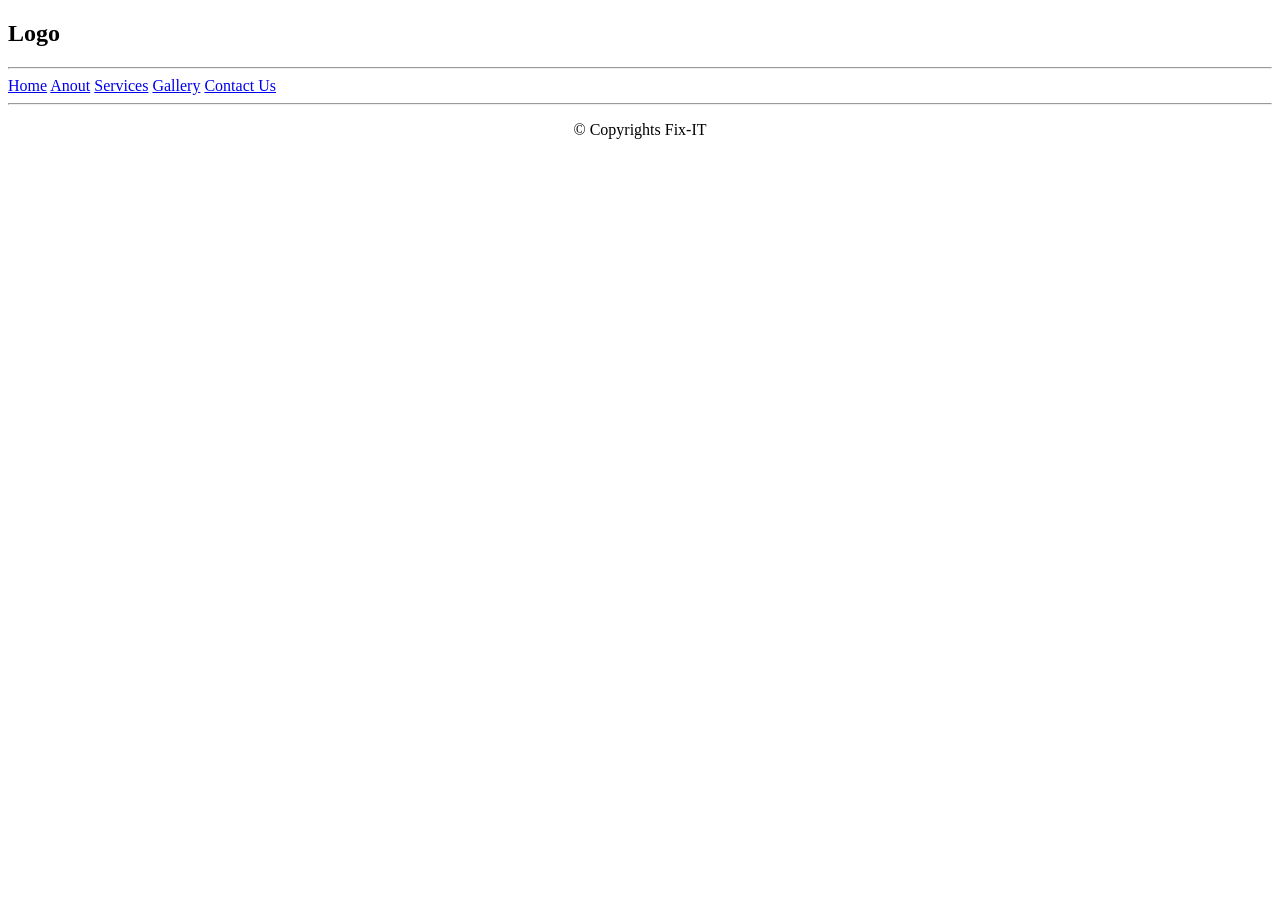
==== About.html @ e7405445 "First  commit" ====
<!DOCTYPE html>
<html lang="en">
<head>
    <meta charset="UTF-8">
    <meta name="viewport" content="width=device-width, initial-scale=1.0">
    <title>About</title>
</head>
<body>
    <Header>
        <nav>
            <h2>Logo</h2>
            <hr>
            <a href="Index.html">Home</a>
            <a href="About.html">Anout</a>
            <a href="services.html">Services</a>
            <a href="Gallery.html">Gallery</a>
            <a href="Contact.html">Contact Us</a>
        </nav>
    </Header>
    <main>
        
    </main>

    <!--Footer-->
    <footer style="text-align: center;">
        <hr>
        <p>&copy; Copyrights Fix-IT</p>

    </footer>
</body>
</html>
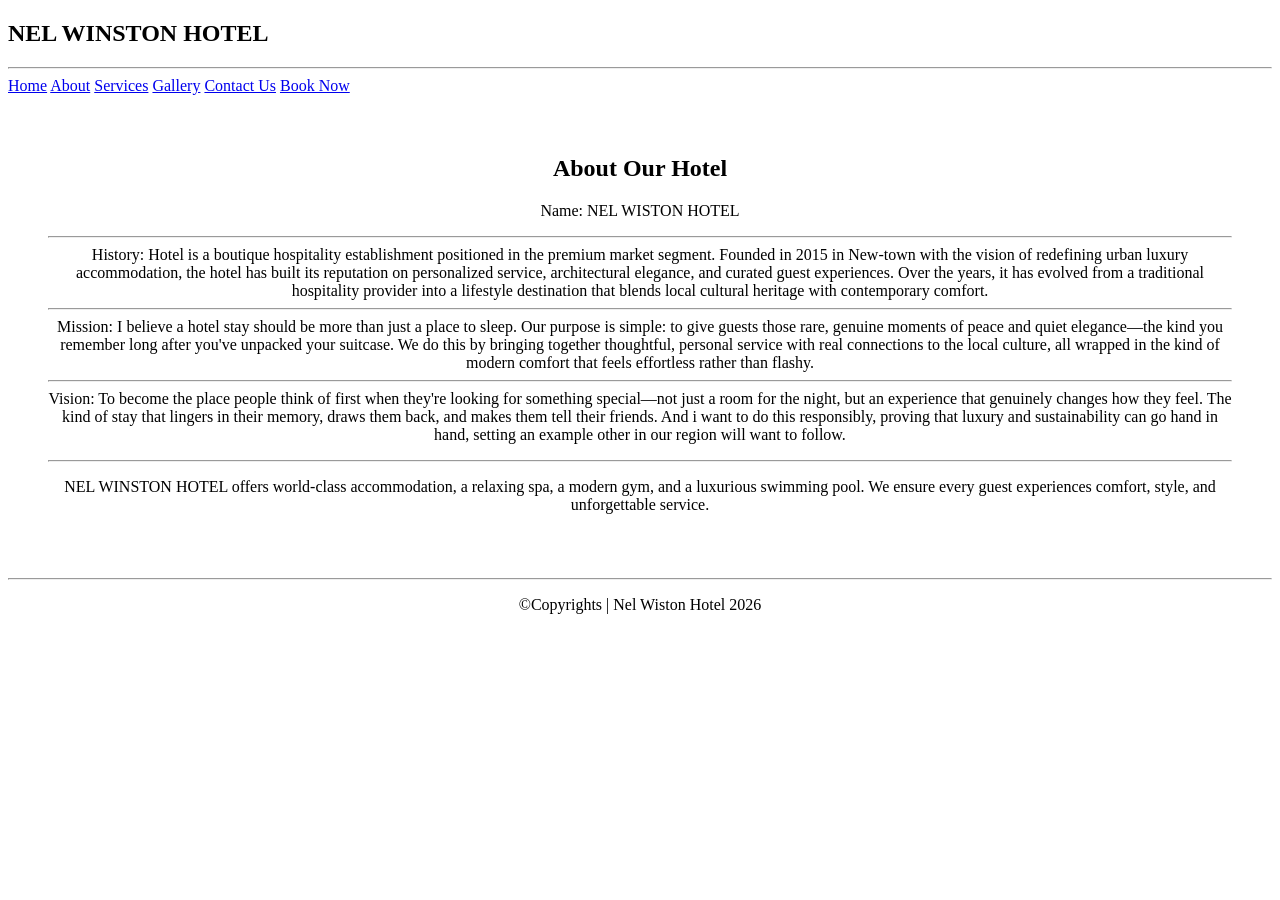
==== commit 56f4065b: "done with part 1" ====
--- a/About.html
+++ b/About.html
@@ -8,23 +8,33 @@
 <body>
     <Header>
         <nav>
-            <h2>Logo</h2>
+            <h2>NEL WINSTON HOTEL</h2>
             <hr>
             <a href="Index.html">Home</a>
-            <a href="About.html">Anout</a>
+            <a href="About.html">About</a>
             <a href="services.html">Services</a>
             <a href="Gallery.html">Gallery</a>
             <a href="Contact.html">Contact Us</a>
+            <a href="Booknow.html">Book Now</a>
         </nav>
     </Header>
     <main>
+        <!-- About -->
+    <section style="padding:40px; text-align:center;">
+        <h2>About Our Hotel</h2>
+        <p>Name: NEL WISTON HOTEL <hr>
+History: Hotel is a boutique hospitality establishment positioned in the premium market segment. Founded in 2015 in New-town with the vision of redefining urban luxury accommodation, the hotel has built its reputation on personalized service, architectural elegance, and curated guest experiences. Over the years, it has evolved from a traditional hospitality provider into a lifestyle destination that blends local cultural heritage with contemporary comfort. <hr>
+Mission: I believe a hotel stay should be more than just a place to sleep. Our purpose is simple: to give guests those rare, genuine moments of peace and quiet elegance—the kind you remember long after you've unpacked your suitcase. We do this by bringing together thoughtful, personal service with real connections to the local culture, all wrapped in the kind of modern comfort that feels effortless rather than flashy. <hr>
+Vision: To become the place people think of first when they're looking for something special—not just a room for the night, but an experience that genuinely changes how they feel. The kind of stay that lingers in their memory, draws them back, and makes them tell their friends. And i want to do this responsibly, proving that luxury and sustainability can go hand in hand, setting an example other in our region will want to follow.</p> <hr>
+        <p>NEL WINSTON HOTEL offers world-class accommodation, a relaxing spa, a modern gym, and a luxurious swimming pool. We ensure every guest experiences comfort, style, and unforgettable service.</p>
+    </section>
         
     </main>
 
     <!--Footer-->
     <footer style="text-align: center;">
         <hr>
-        <p>&copy; Copyrights Fix-IT</p>
+        <p>&copy;Copyrights | Nel Wiston Hotel 2026</p>
 
     </footer>
 </body>
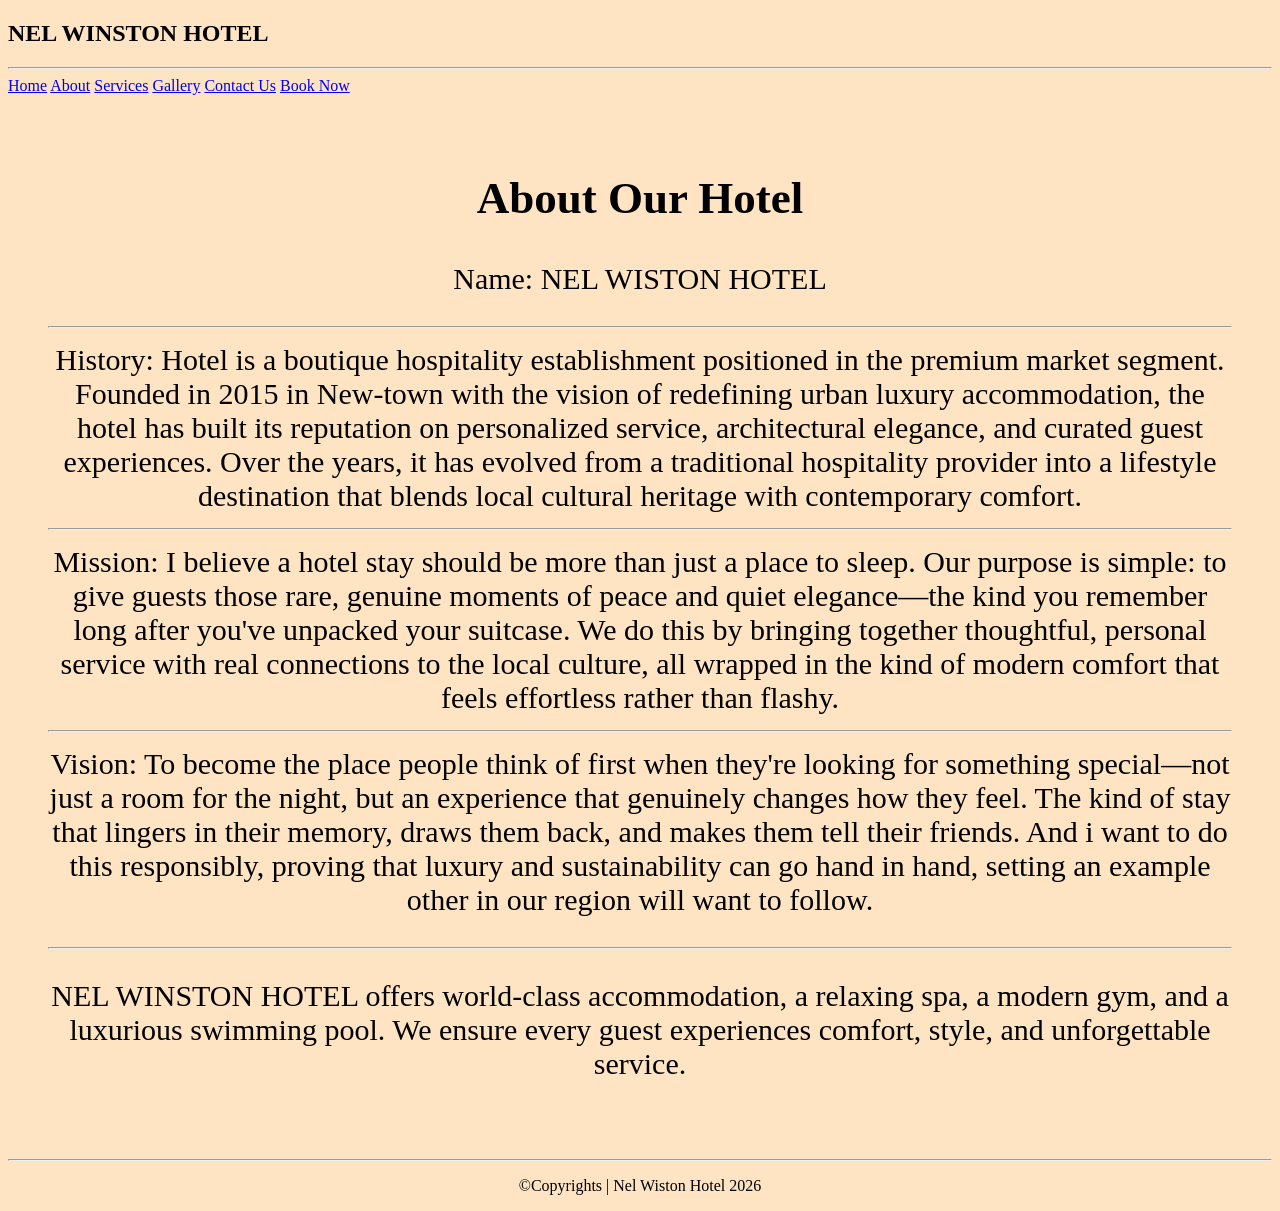
==== commit 1b83d54b: "part 1 completed" ====
--- a/About.html
+++ b/About.html
@@ -5,12 +5,12 @@
     <meta name="viewport" content="width=device-width, initial-scale=1.0">
     <title>About</title>
 </head>
-<body>
+<body style="background-color: bisque;></body">
     <Header>
         <nav>
             <h2>NEL WINSTON HOTEL</h2>
             <hr>
-            <a href="Index.html">Home</a>
+            <a href="index.html">Home</a>
             <a href="About.html">About</a>
             <a href="services.html">Services</a>
             <a href="Gallery.html">Gallery</a>
@@ -20,7 +20,7 @@
     </Header>
     <main>
         <!-- About -->
-    <section style="padding:40px; text-align:center;">
+    <section style="padding:40px; text-align:center;font-size: 30px;">
         <h2>About Our Hotel</h2>
         <p>Name: NEL WISTON HOTEL <hr>
 History: Hotel is a boutique hospitality establishment positioned in the premium market segment. Founded in 2015 in New-town with the vision of redefining urban luxury accommodation, the hotel has built its reputation on personalized service, architectural elegance, and curated guest experiences. Over the years, it has evolved from a traditional hospitality provider into a lifestyle destination that blends local cultural heritage with contemporary comfort. <hr>
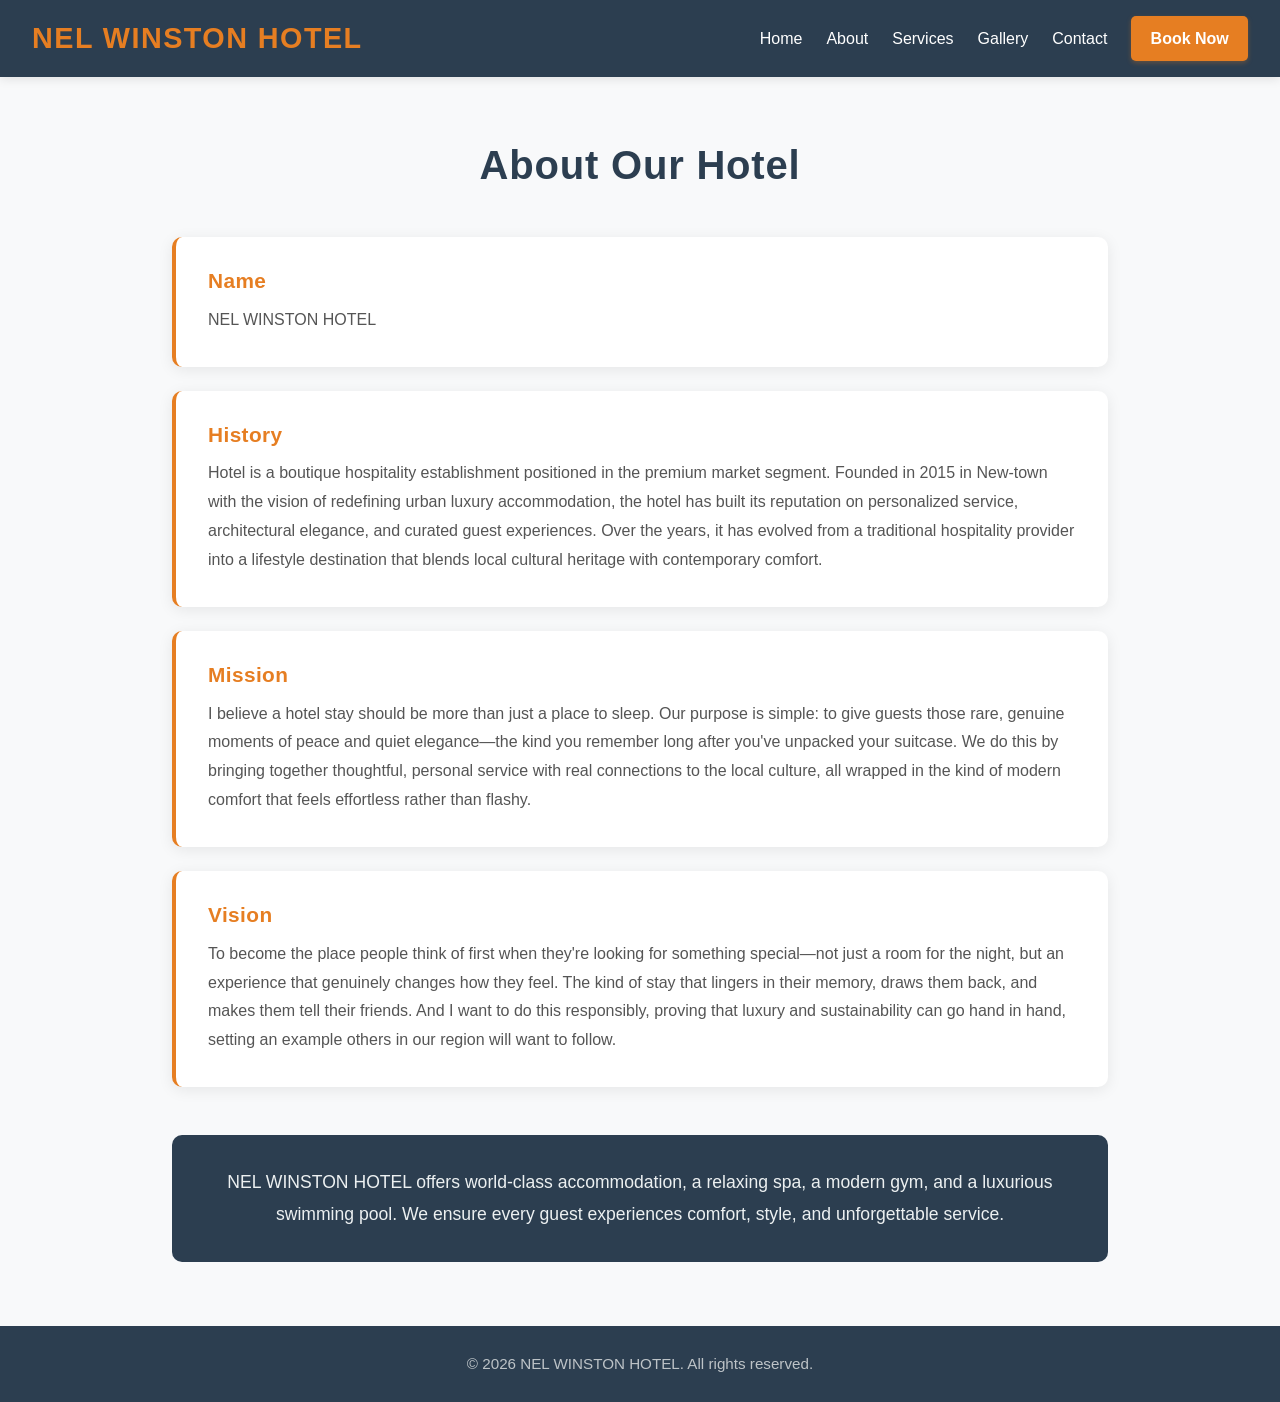
==== commit 3b6c9044: "first commit" ====
--- a/About.html
+++ b/About.html
@@ -3,40 +3,63 @@
 <head>
     <meta charset="UTF-8">
     <meta name="viewport" content="width=device-width, initial-scale=1.0">
-    <title>About</title>
+    <meta name="description" content="About NEL WINSTON HOTEL - Our history, mission, and vision.">
+    <title>About Us | NEL WINSTON HOTEL</title>
+    <!-- External CSS Stylesheet - Part 2 Requirement -->
+    <link rel="stylesheet" href="CSS/style.css">
 </head>
-<body style="background-color: bisque;></body">
-    <Header>
+<body>
+
+    <!-- Header -->
+    <header>
+        <h1>NEL WINSTON HOTEL</h1>
         <nav>
-            <h2>NEL WINSTON HOTEL</h2>
-            <hr>
             <a href="index.html">Home</a>
-            <a href="About.html">About</a>
+            <a href="about.html">About</a>
             <a href="services.html">Services</a>
-            <a href="Gallery.html">Gallery</a>
-            <a href="Contact.html">Contact Us</a>
-            <a href="Booknow.html">Book Now</a>
+            <a href="gallery.html">Gallery</a>
+            <a href="contact.html">Contact</a>
+            <a href="booknow.html" class="book-now-btn">Book Now</a>
         </nav>
-    </Header>
+    </header>
+
     <main>
-        <!-- About -->
-    <section style="padding:40px; text-align:center;font-size: 30px;">
-        <h2>About Our Hotel</h2>
-        <p>Name: NEL WISTON HOTEL <hr>
-History: Hotel is a boutique hospitality establishment positioned in the premium market segment. Founded in 2015 in New-town with the vision of redefining urban luxury accommodation, the hotel has built its reputation on personalized service, architectural elegance, and curated guest experiences. Over the years, it has evolved from a traditional hospitality provider into a lifestyle destination that blends local cultural heritage with contemporary comfort. <hr>
-Mission: I believe a hotel stay should be more than just a place to sleep. Our purpose is simple: to give guests those rare, genuine moments of peace and quiet elegance—the kind you remember long after you've unpacked your suitcase. We do this by bringing together thoughtful, personal service with real connections to the local culture, all wrapped in the kind of modern comfort that feels effortless rather than flashy. <hr>
-Vision: To become the place people think of first when they're looking for something special—not just a room for the night, but an experience that genuinely changes how they feel. The kind of stay that lingers in their memory, draws them back, and makes them tell their friends. And i want to do this responsibly, proving that luxury and sustainability can go hand in hand, setting an example other in our region will want to follow.</p> <hr>
-        <p>NEL WINSTON HOTEL offers world-class accommodation, a relaxing spa, a modern gym, and a luxurious swimming pool. We ensure every guest experiences comfort, style, and unforgettable service.</p>
-    </section>
-        
+        <!-- About Section -->
+        <section class="about-page">
+            <h2>About Our Hotel</h2>
+
+            <div class="about-content">
+                <div class="about-block">
+                    <h3>Name</h3>
+                    <p>NEL WINSTON HOTEL</p>
+                </div>
+
+                <div class="about-block">
+                    <h3>History</h3>
+                    <p>Hotel is a boutique hospitality establishment positioned in the premium market segment. Founded in 2015 in New-town with the vision of redefining urban luxury accommodation, the hotel has built its reputation on personalized service, architectural elegance, and curated guest experiences. Over the years, it has evolved from a traditional hospitality provider into a lifestyle destination that blends local cultural heritage with contemporary comfort.</p>
+                </div>
+
+                <div class="about-block">
+                    <h3>Mission</h3>
+                    <p>I believe a hotel stay should be more than just a place to sleep. Our purpose is simple: to give guests those rare, genuine moments of peace and quiet elegance—the kind you remember long after you've unpacked your suitcase. We do this by bringing together thoughtful, personal service with real connections to the local culture, all wrapped in the kind of modern comfort that feels effortless rather than flashy.</p>
+                </div>
+
+                <div class="about-block">
+                    <h3>Vision</h3>
+                    <p>To become the place people think of first when they're looking for something special—not just a room for the night, but an experience that genuinely changes how they feel. The kind of stay that lingers in their memory, draws them back, and makes them tell their friends. And I want to do this responsibly, proving that luxury and sustainability can go hand in hand, setting an example others in our region will want to follow.</p>
+                </div>
+            </div>
+
+            <div class="about-summary">
+                <p>NEL WINSTON HOTEL offers world-class accommodation, a relaxing spa, a modern gym, and a luxurious swimming pool. We ensure every guest experiences comfort, style, and unforgettable service.</p>
+            </div>
+        </section>
     </main>
 
-    <!--Footer-->
-    <footer style="text-align: center;">
-        <hr>
-        <p>&copy;Copyrights | Nel Wiston Hotel 2026</p>
+    <!-- Footer -->
+    <footer>
+        <p>&copy; 2026 NEL WINSTON HOTEL. All rights reserved.</p>
+    </footer>
 
-    </footer>
 </body>
-</html>
-        +</html>
--- a/CSS/style.css
+++ b/CSS/style.css
@@ -0,0 +1,864 @@
+/* ============================================
+   NEL WINSTON HOTEL - External Stylesheet
+   Part 2: CSS Styling and Responsive Design
+   ============================================ */
+
+/* 2.2 CSS Reset & Base Styles */
+*,
+*::before,
+*::after {
+    margin: 0;
+    padding: 0;
+    box-sizing: border-box;
+}
+
+html {
+    font-size: 16px;
+    scroll-behavior: smooth;
+}
+
+body {
+    font-family: 'Segoe UI', Tahoma, Geneva, Verdana, sans-serif;
+    line-height: 1.6;
+    color: #333;
+    background-color: #f8f9fa;
+}
+
+/* 2.3 Typography Styles */
+h1, h2, h3, h4, h5, h6 {
+    font-weight: 700;
+    line-height: 1.2;
+    letter-spacing: 0.02em;
+    margin-bottom: 1rem;
+}
+
+h1 {
+    font-size: 2.5rem;
+}
+
+h2 {
+    font-size: 2rem;
+    color: #2c3e50;
+}
+
+h3 {
+    font-size: 1.5rem;
+    color: #34495e;
+}
+
+p {
+    font-size: 1rem;
+    line-height: 1.8;
+    margin-bottom: 1rem;
+}
+
+a {
+    text-decoration: none;
+    color: inherit;
+    transition: color 0.3s ease;
+}
+
+/* 2.4 Layout Structure - Header */
+header {
+    background-color: #2c3e50;
+    color: white;
+    padding: 1rem 2rem;
+    display: flex;
+    justify-content: space-between;
+    align-items: center;
+    position: sticky;
+    top: 0;
+    z-index: 1000;
+    box-shadow: 0 2px 10px rgba(0, 0, 0, 0.1);
+}
+
+header h1 {
+    font-size: 1.8rem;
+    margin: 0;
+    color: #e67e22;
+    letter-spacing: 0.05em;
+}
+
+/* Navigation */
+nav {
+    display: flex;
+    align-items: center;
+    gap: 1.5rem;
+}
+
+nav a {
+    color: white;
+    font-size: 1rem;
+    font-weight: 500;
+    padding: 0.5rem 0;
+    position: relative;
+    transition: color 0.3s ease;
+}
+
+/* 2.5 Visual Styles  */
+nav a::after {
+    content: '';
+    position: absolute;
+    bottom: 0;
+    left: 0;
+    width: 0;
+    height: 2px;
+    background-color: #e67e22;
+    transition: width 0.3s ease;
+}
+
+nav a:hover,
+nav a:focus {
+    color: #e67e22;
+    outline: none;
+}
+
+nav a:hover::after,
+nav a:focus::after {
+    width: 100%;
+}
+
+nav a:active {
+    color: #d35400;
+}
+
+/* Book Now Button */
+.book-now-btn {
+    background-color: #e67e22;
+    color: white;
+    padding: 0.6rem 1.2rem;
+    border-radius: 5px;
+    font-weight: 600;
+    transition: all 0.3s ease;
+    box-shadow: 0 2px 5px rgba(230, 126, 34, 0.3);
+}
+
+.book-now-btn:hover,
+.book-now-btn:focus {
+    background-color: #d35400;
+    transform: translateY(-2px);
+    box-shadow: 0 4px 12px rgba(230, 126, 34, 0.4);
+    outline: none;
+}
+
+.book-now-btn:active {
+    transform: translateY(0);
+    box-shadow: 0 2px 5px rgba(230, 126, 34, 0.3);
+}
+
+/* Hero Section */
+.hero {
+    background: linear-gradient(rgba(0, 0, 0, 0.5), rgba(0, 0, 0, 0.5)), 
+                url('https://images.unsplash.com/photo-1501117716987-c8e1ecb2102b?auto=format&fit=crop&w=1920&q=80') no-repeat center/cover;
+    height: 500px;
+    display: flex;
+    align-items: center;
+    justify-content: center;
+    color: white;
+    text-align: center;
+    position: relative;
+}
+
+.hero-content h2 {
+    font-size: 3rem;
+    margin-bottom: 1rem;
+    color: white;
+    text-shadow: 2px 2px 4px rgba(0, 0, 0, 0.5);
+}
+
+.hero-content p {
+    font-size: 1.25rem;
+    margin-bottom: 2rem;
+    max-width: 600px;
+    margin-left: auto;
+    margin-right: auto;
+}
+
+.hero-btn {
+    display: inline-block;
+    padding: 0.875rem 2rem;
+    background-color: #e67e22;
+    color: white;
+    font-size: 1.1rem;
+    font-weight: 600;
+    border-radius: 5px;
+    transition: all 0.3s ease;
+    box-shadow: 0 4px 15px rgba(230, 126, 34, 0.4);
+}
+
+.hero-btn:hover,
+.hero-btn:focus {
+    background-color: #d35400;
+    transform: translateY(-3px);
+    box-shadow: 0 6px 20px rgba(230, 126, 34, 0.5);
+    outline: none;
+}
+
+.hero-btn:active {
+    transform: translateY(-1px);
+}
+
+/* About Section */
+.about {
+    padding: 4rem 2rem;
+    text-align: center;
+    background-color: white;
+}
+
+.about h2 {
+    font-size: 2.2rem;
+    margin-bottom: 1.5rem;
+    color: #2c3e50;
+}
+
+.about p {
+    max-width: 800px;
+    margin: 0 auto;
+    color: #555;
+    font-size: 1.1rem;
+}
+
+/* Guest Preference Section */
+.guest-preference {
+    background-color: #f4f4f4;
+    padding: 4rem 2rem;
+    text-align: center;
+}
+
+.guest-preference h2 {
+    font-size: 2.2rem;
+    margin-bottom: 2rem;
+    color: #2c3e50;
+}
+
+.preference-container {
+    display: flex;
+    justify-content: center;
+    flex-wrap: wrap;
+    gap: 2rem;
+    max-width: 1200px;
+    margin: 0 auto;
+}
+
+.preference-card {
+    background-color: white;
+    padding: 2rem;
+    border-radius: 10px;
+    width: 280px;
+    box-shadow: 0 4px 15px rgba(0, 0, 0, 0.08);
+    transition: transform 0.3s ease, box-shadow 0.3s ease;
+}
+
+.preference-card:hover {
+    transform: translateY(-5px);
+    box-shadow: 0 8px 25px rgba(0, 0, 0, 0.12);
+}
+
+.preference-card h3 {
+    color: #e67e22;
+    margin-bottom: 0.75rem;
+}
+
+.preference-card p {
+    color: #666;
+    margin-bottom: 0;
+}
+
+.social-links {
+    display: flex;
+    justify-content: center;
+    gap: 1rem;
+    margin-top: 1rem;
+}
+
+.social-links a {
+    display: inline-flex;
+    align-items: center;
+    justify-content: center;
+    width: 40px;
+    height: 40px;
+    background-color: #2c3e50;
+    color: white;
+    border-radius: 50%;
+    font-size: 0.9rem;
+    font-weight: 600;
+    transition: all 0.3s ease;
+}
+
+.social-links a:hover,
+.social-links a:focus {
+    background-color: #e67e22;
+    transform: scale(1.1);
+    outline: none;
+}
+
+/* Footer */
+footer {
+    background-color: #2c3e50;
+    color: white;
+    text-align: center;
+    padding: 1.5rem;
+}
+
+footer p {
+    margin: 0;
+    font-size: 0.95rem;
+    color: #bdc3c7;
+}
+
+/*
+   3. RESPONSIVE DESIGN - Media Queries
+ 
+/* 3.1 Breakpoints */
+
+/* Tablet (768px - 1024px) */
+@media screen and (max-width: 1024px) {
+    header {
+        padding: 1rem;
+    }
+
+    header h1 {
+        font-size: 1.5rem;
+    }
+
+    nav {
+        gap: 1rem;
+    }
+
+    .hero {
+        height: 400px;
+    }
+
+    .hero-content h2 {
+        font-size: 2.5rem;
+    }
+}
+
+/* Mobile (up to 768px) */
+@media screen and (max-width: 768px) {
+    header {
+        flex-direction: column;
+        padding: 1rem;
+        gap: 1rem;
+    }
+
+    header h1 {
+        font-size: 1.5rem;
+    }
+
+    nav {
+        flex-wrap: wrap;
+        justify-content: center;
+        gap: 0.75rem;
+    }
+
+    nav a {
+        font-size: 0.9rem;
+    }
+
+    .book-now-btn {
+        padding: 0.5rem 1rem;
+        font-size: 0.9rem;
+    }
+
+    .hero {
+        height: 350px;
+        padding: 0 1rem;
+    }
+
+    .hero-content h2 {
+        font-size: 2rem;
+    }
+
+    .hero-content p {
+        font-size: 1rem;
+    }
+
+    .about,
+    .guest-preference {
+        padding: 3rem 1.5rem;
+    }
+
+    .about h2,
+    .guest-preference h2 {
+        font-size: 1.8rem;
+    }
+
+    .preference-container {
+        flex-direction: column;
+        align-items: center;
+    }
+
+    .preference-card {
+        width: 100%;
+        max-width: 350px;
+    }
+}
+
+/* Small Mobile (up to 480px) */
+@media screen and (max-width: 480px) {
+    html {
+        font-size: 14px;
+    }
+
+    header h1 {
+        font-size: 1.3rem;
+    }
+
+    nav {
+        gap: 0.5rem;
+    }
+
+    nav a {
+        font-size: 0.85rem;
+        padding: 0.3rem 0;
+    }
+
+    .hero {
+        height: 300px;
+    }
+
+    .hero-content h2 {
+        font-size: 1.6rem;
+    }
+
+    .hero-btn {
+        padding: 0.75rem 1.5rem;
+        font-size: 1rem;
+    }
+
+    .about h2,
+    .guest-preference h2 {
+        font-size: 1.5rem;
+    }
+
+    .preference-card {
+        padding: 1.5rem;
+    }
+}
+
+/* 3.2 Relative Units - Using rem, em, and % throughout */
+/* All font sizes use rem, spacing uses rem, widths use % where appropriate */
+
+/* 3.3 Responsive Images */
+img {
+    max-width: 100%;
+    height: auto;
+    display: block;
+}
+
+/* Accessibility - Focus styles */
+a:focus-visible,
+button:focus-visible {
+    outline: 3px solid #e67e22;
+    outline-offset: 2px;
+}
+
+/* Print styles */
+@media print {
+    header,
+    footer,
+    .hero-btn,
+    .book-now-btn {
+        display: none;
+    }
+
+    body {
+        background: white;
+        color: black;
+    }
+}
+
+
+/*  ADDITIONAL PAGE STYLES*/
+
+/* --- Book Now Page --- */
+.booking-page {
+    padding: 3rem 2rem;
+    max-width: 1200px;
+    margin: 0 auto;
+}
+
+.booking-page h1,
+.booking-page h2 {
+    text-align: center;
+    color: #2c3e50;
+    margin-bottom: 2rem;
+}
+
+.pricing-table {
+    display: flex;
+    justify-content: center;
+    flex-wrap: wrap;
+    gap: 2rem;
+    margin-bottom: 4rem;
+}
+
+.pricing-card {
+    background-color: white;
+    border-radius: 15px;
+    padding: 2rem;
+    width: 100%;
+    max-width: 320px;
+    box-shadow: 0 5px 20px rgba(0, 0, 0, 0.1);
+    text-align: center;
+    transition: transform 0.3s ease, box-shadow 0.3s ease;
+    border: 2px solid transparent;
+}
+
+.pricing-card:hover {
+    transform: translateY(-10px);
+    box-shadow: 0 15px 40px rgba(0, 0, 0, 0.15);
+    border-color: #e67e22;
+}
+
+.pricing-card h2 {
+    color: #2c3e50;
+    font-size: 1.5rem;
+    margin-bottom: 0.5rem;
+}
+
+.price {
+    font-size: 1.25rem;
+    color: #e67e22;
+    font-weight: 700;
+    margin-bottom: 1.5rem;
+}
+
+.features {
+    list-style: none;
+    padding: 0;
+    margin-bottom: 2rem;
+}
+
+.features li {
+    padding: 0.5rem 0;
+    border-bottom: 1px solid #eee;
+    color: #555;
+}
+
+.features li:last-child {
+    border-bottom: none;
+}
+
+.btn {
+    display: inline-block;
+    padding: 0.75rem 2rem;
+    background-color: #e67e22;
+    color: white;
+    border-radius: 5px;
+    font-weight: 600;
+    transition: all 0.3s ease;
+}
+
+.btn:hover,
+.btn:focus {
+    background-color: #d35400;
+    transform: scale(1.05);
+    outline: none;
+}
+
+
+/* Booking Form */
+.booking-form {
+    max-width: 600px;
+    margin: 0 auto;
+    background-color: white;
+    padding: 2.5rem;
+    border-radius: 15px;
+    box-shadow: 0 5px 20px rgba(0, 0, 0, 0.1);
+}
+
+.booking-form label {
+    display: block;
+    margin-bottom: 0.5rem;
+    font-weight: 600;
+    color: #2c3e50;
+}
+
+.booking-form input,
+.booking-form select {
+    width: 100%;
+    padding: 0.75rem;
+    margin-bottom: 1.25rem;
+    border: 2px solid #ddd;
+    border-radius: 5px;
+    font-size: 1rem;
+    font-family: inherit;
+    transition: border-color 0.3s ease;
+}
+
+.booking-form input:focus,
+.booking-form select:focus {
+    border-color: #e67e22;
+    outline: none;
+}
+
+.booking-form button {
+    width: 100%;
+    padding: 1rem;
+    background-color: #e67e22;
+    color: white;
+    border: none;
+    border-radius: 5px;
+    font-size: 1.1rem;
+    font-weight: 600;
+    cursor: pointer;
+    transition: all 0.3s ease;
+}
+ 
+.booking-form button:hover,
+.booking-form button:focus {
+    background-color: #d35400;
+    transform: translateY(-2px);
+    box-shadow: 0 5px 15px rgba(230, 126, 34, 0.4);
+}
+
+/* --- Services Page --- */
+.services-page {
+    padding: 4rem 2rem;
+    text-align: center;
+    background: linear-gradient(rgba(0, 0, 0, 0.6), rgba(0, 0, 0, 0.6)), 
+                url('https://wallpaperaccess.com/full/2690984.jpg') no-repeat center/cover fixed;
+    min-height: 80vh;
+}
+
+.services-page h2 {
+    color: white;
+    font-size: 2.5rem;
+    margin-bottom: 3rem;
+    text-shadow: 2px 2px 4px rgba(0, 0, 0, 0.5);
+}
+
+.services-container {
+    display: flex;
+    justify-content: center;
+    flex-wrap: wrap;
+    gap: 2rem;
+    max-width: 1200px;
+    margin: 0 auto;
+}
+
+.service-card {
+    background-color: rgba(255, 255, 255, 0.95);
+    padding: 2.5rem;
+    border-radius: 15px;
+    width: 250px;
+    box-shadow: 0 8px 25px rgba(0, 0, 0, 0.2);
+    transition: transform 0.3s ease;
+}
+
+.service-card:hover {
+    transform: translateY(-10px);
+}
+
+.service-card h3 {
+    color: #e67e22;
+    font-size: 1.4rem;
+    margin-bottom: 1rem;
+}
+
+.service-card p {
+    color: #555;
+    margin-bottom: 0;
+}
+
+/* --- Gallery Page --- */
+.gallery-page {
+    padding: 3rem 2rem;
+    text-align: center;
+    background-color: #f8f9fa;
+}
+
+.gallery-page h1 {
+    color: #2c3e50;
+    margin-bottom: 2rem;
+    font-size: 2.5rem;
+}
+
+.gallery-grid {
+    display: flex;
+    flex-wrap: wrap;
+    justify-content: center;
+    gap: 1.5rem;
+    max-width: 1400px;
+    margin: 0 auto;
+}
+
+.gallery-grid img {
+    width: 300px;
+    height: 200px;
+    object-fit: cover;
+    border-radius: 10px;
+    box-shadow: 0 4px 15px rgba(0, 0, 0, 0.1);
+    transition: transform 0.3s ease, box-shadow 0.3s ease;
+    cursor: pointer;
+}
+
+.gallery-grid img:hover,
+.gallery-grid img:focus {
+    transform: scale(1.05);
+    box-shadow: 0 8px 25px rgba(0, 0, 0, 0.2);
+}
+
+/* --- Contact Page --- */
+.contact-page {
+    padding: 4rem 2rem;
+    text-align: center;
+    background: linear-gradient(135deg, #2c3e50 0%, #34495e 100%);
+    min-height: 80vh;
+    display: flex;
+    align-items: center;
+    justify-content: center;
+}
+
+.contact-content {
+    background-color: white;
+    padding: 3rem;
+    border-radius: 15px;
+    box-shadow: 0 10px 40px rgba(0, 0, 0, 0.3);
+    max-width: 600px;
+    width: 100%;
+}
+
+.contact-content h1 {
+    color: #2c3e50;
+    font-size: 2.5rem;
+    margin-bottom: 2rem;
+}
+
+.contact-info {
+    text-align: left;
+    margin-top: 1.5rem;
+}
+
+.contact-info p {
+    font-size: 1.1rem;
+    padding: 0.75rem 0;
+    border-bottom: 1px solid #eee;
+    color: #555;
+    margin-bottom: 0;
+}
+
+.contact-info p:last-child {
+    border-bottom: none;
+}
+
+.contact-info strong {
+    color: #2c3e50;
+    display: inline-block;
+    width: 80px;
+}
+
+/* --- About Page Specific --- */
+.about-page {
+    padding: 4rem 2rem;
+    max-width: 1000px;
+    margin: 0 auto;
+    text-align: center;
+}
+
+.about-page h2 {
+    font-size: 2.5rem;
+    color: #2c3e50;
+    margin-bottom: 3rem;
+}
+
+.about-content {
+    text-align: left;
+    margin-bottom: 3rem;
+}
+
+.about-block {
+    background-color: rgb(255, 255, 255);
+    padding: 2rem;
+    margin-bottom: 1.5rem;
+    border-radius: 10px;
+    box-shadow: 0 3px 15px rgba(0, 0, 0, 0.08);
+    border-left: 4px solid #e67e22;
+}
+
+.about-block h3 {
+    color: #e67e22;
+    font-size: 1.3rem;
+    margin-bottom: 0.75rem;
+}
+
+.about-block p {
+    color: #555;
+    margin-bottom: 0;
+    line-height: 1.8;
+}
+
+.about-summary {
+    background-color: #2c3e50;
+    color: white;
+    padding: 2rem;
+    border-radius: 10px;
+    margin-top: 2rem;
+}
+
+.about-summary p {
+    color: #ecf0f1;
+    margin-bottom: 0;
+    font-size: 1.1rem;
+}
+
+/* RESPONSIVE Adjustments For New Pages */
+
+@media screen and (max-width: 768px) {
+    .pricing-table {
+        flex-direction: column;
+        align-items: center;
+    }
+
+    .pricing-card {
+        max-width: 100%;
+    }
+
+    .services-container {
+        flex-direction: column;
+        align-items: center;
+    }
+
+    .service-card {
+        width: 100%;
+        max-width: 350px;
+    }
+
+    .gallery-grid img {
+        width: 100%;
+        max-width: 350px;
+        height: auto;
+    }
+
+    .contact-content {
+        padding: 2rem 1.5rem;
+    }
+
+    .about-page {
+        padding: 2rem 1rem;
+    }
+
+    .booking-form {
+        padding: 1.5rem;
+    }
+}
+
+@media screen and (max-width: 480px) {
+    .services-page h2,
+    .gallery-page h1,
+    .contact-content h1,
+    .about-page h2 {
+        font-size: 1.8rem;
+    }
+
+    .service-card,
+    .pricing-card {
+        padding: 1.5rem;
+    }
+
+    .contact-content {
+        padding: 1.5rem 1rem;
+    }
+}
